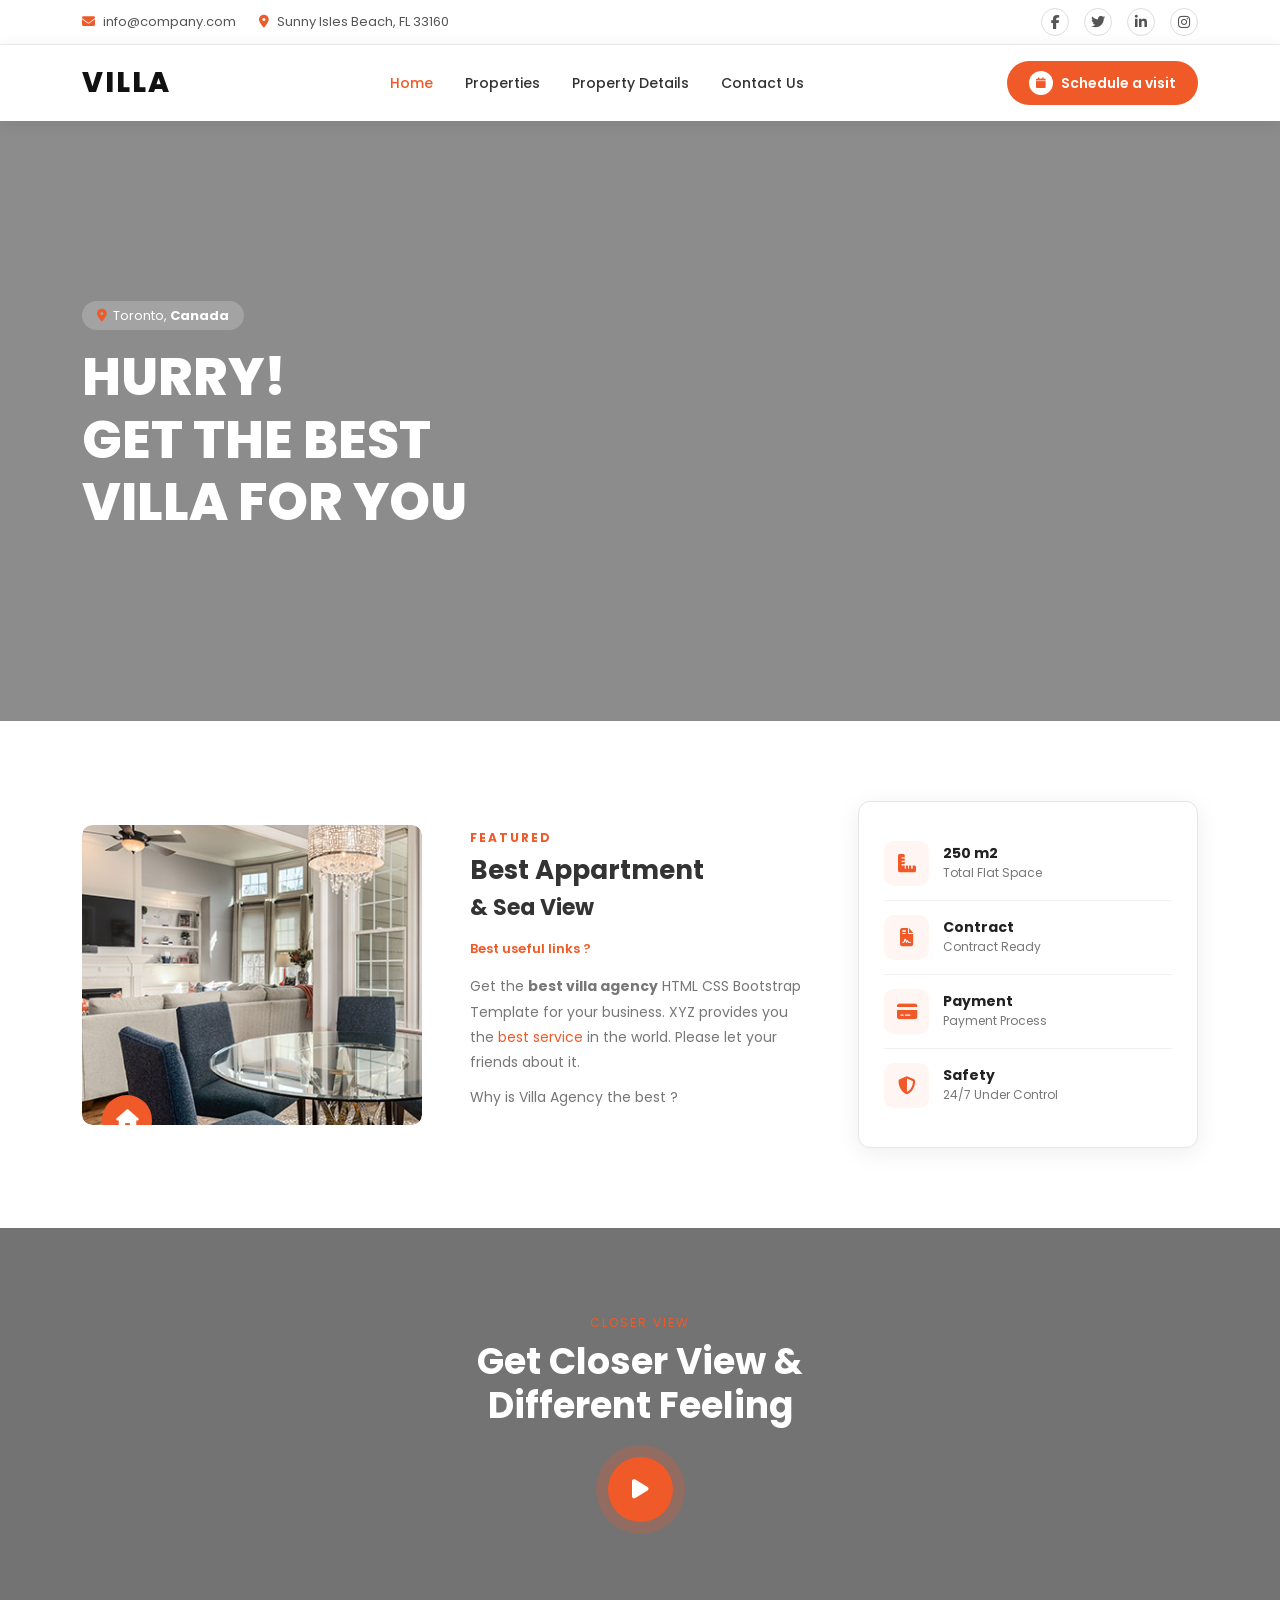
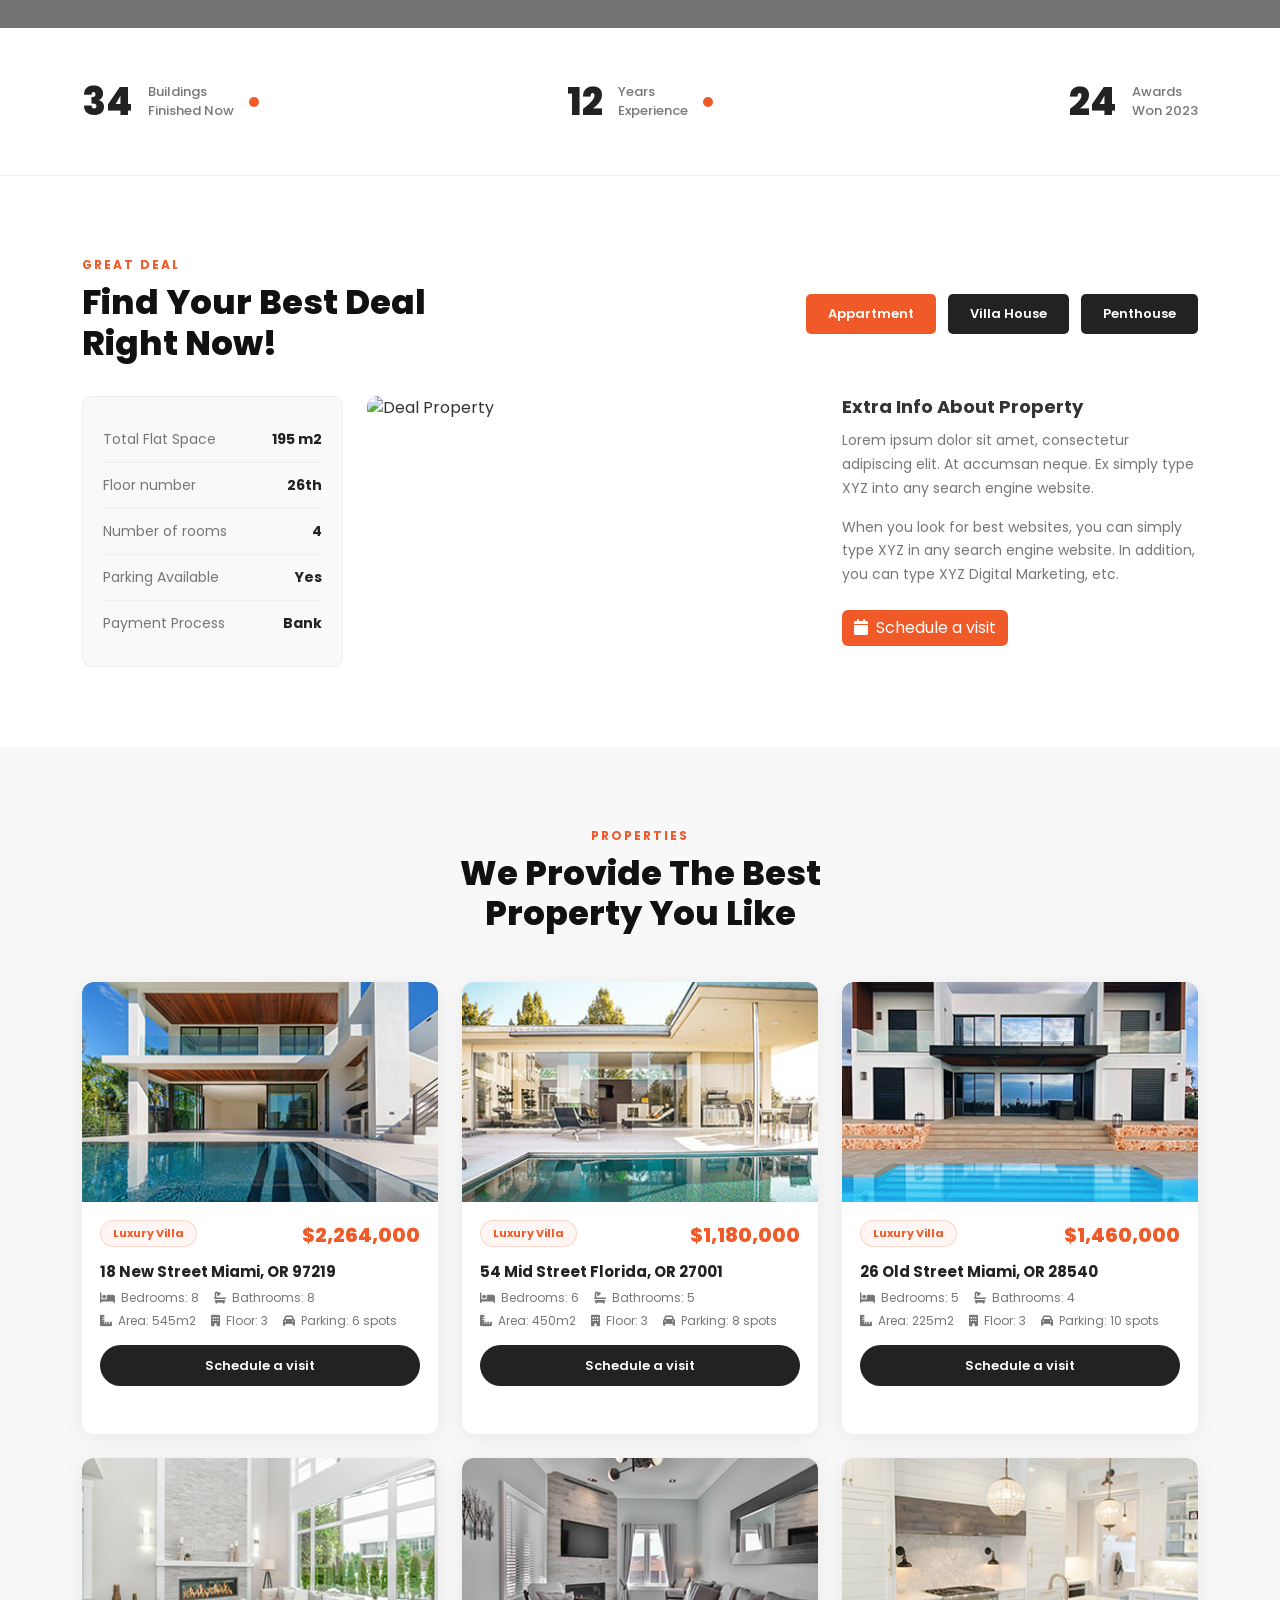
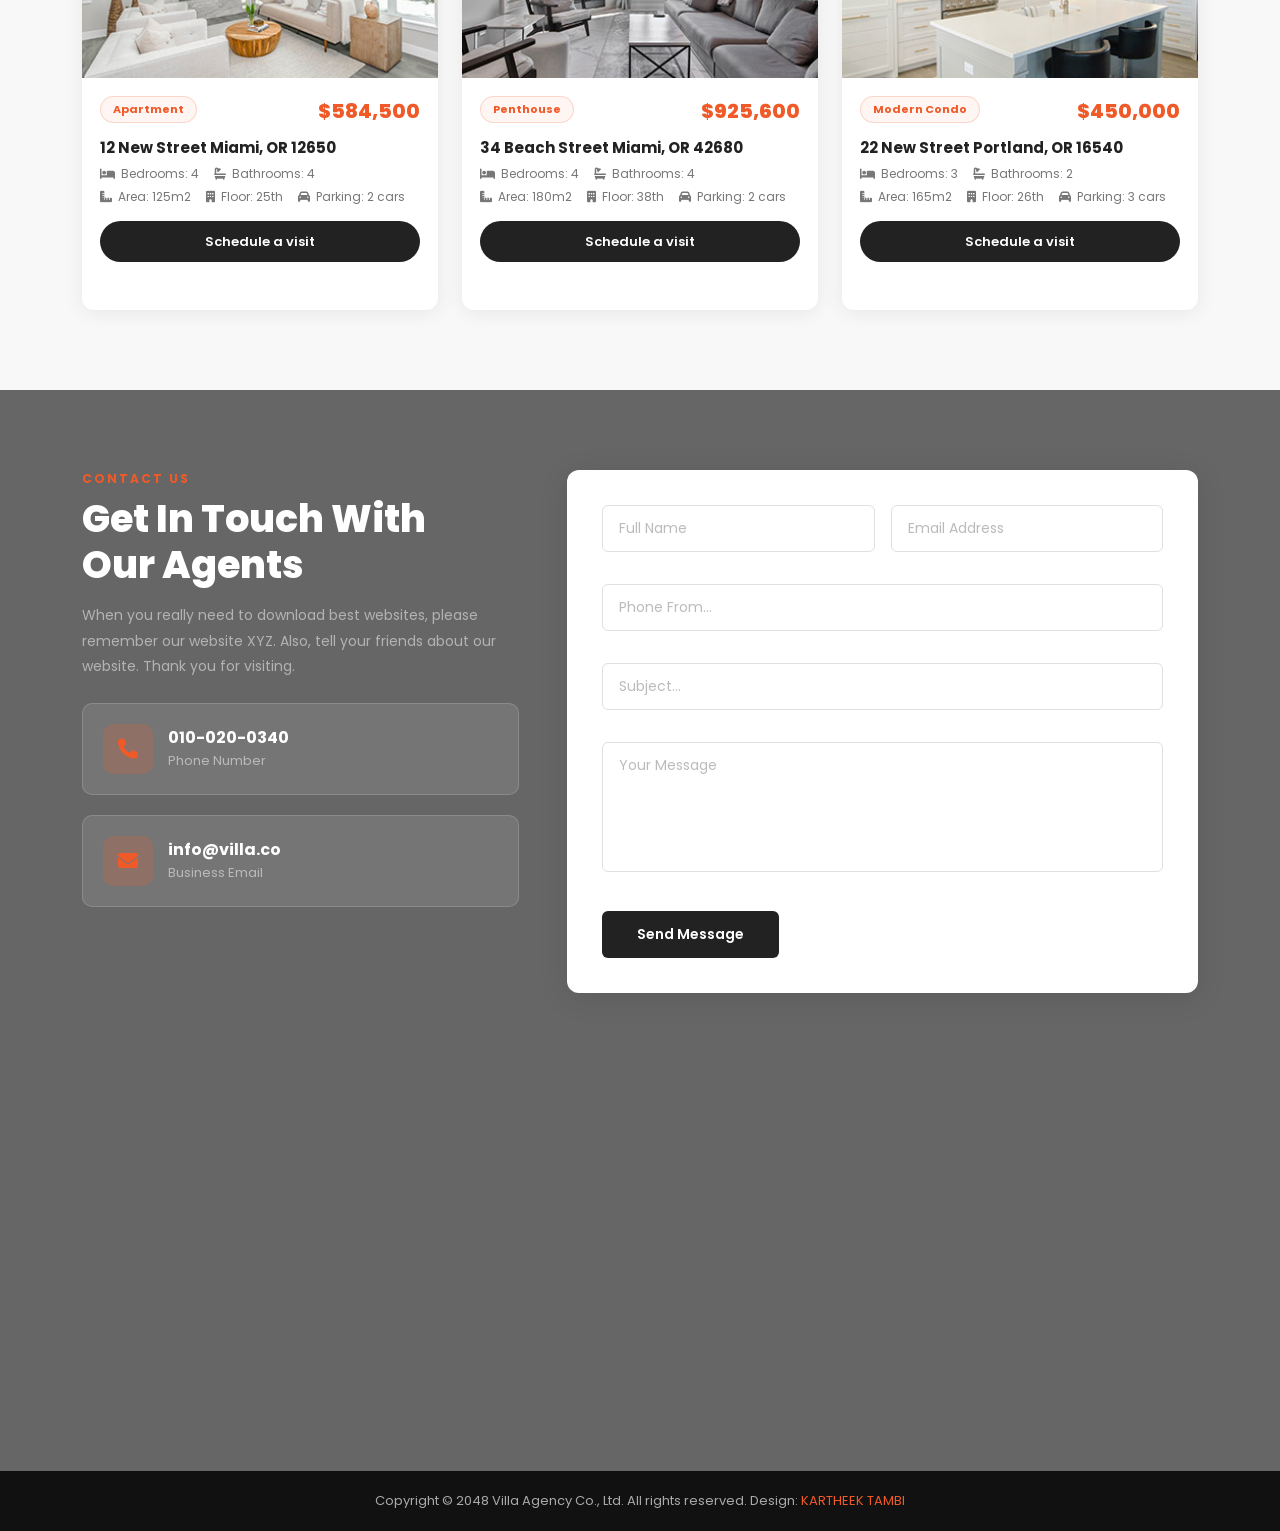
==== index.html @ 5c5de724 "ny villas website" ====
<!DOCTYPE html>
<html lang="en">
<head>
  <meta charset="UTF-8" />
  <meta name="viewport" content="width=device-width, initial-scale=1.0" />
  <title>VILLA Agency – Home</title>
  <link rel="stylesheet" href="https://cdn.jsdelivr.net/npm/bootstrap@5.3.2/dist/css/bootstrap.min.css" />
  <link rel="stylesheet" href="https://cdnjs.cloudflare.com/ajax/libs/font-awesome/6.5.0/css/all.min.css" />
  <link rel="stylesheet" href="style.css" />
</head>
<body>

  <!-- ===== TOP BAR ===== -->
  <div class="top-bar">
    <div class="container">
      <div class="d-flex justify-content-between align-items-center flex-wrap">
        <div class="contact-info">
          <span><i class="fa fa-envelope"></i> info@company.com</span>
          <span><i class="fa fa-map-marker-alt"></i> Sunny Isles Beach, FL 33160</span>
        </div>
        <div class="social-icons">
          <a href="#"><i class="fab fa-facebook-f"></i></a>
          <a href="#"><i class="fab fa-twitter"></i></a>
          <a href="#"><i class="fab fa-linkedin-in"></i></a>
          <a href="#"><i class="fab fa-instagram"></i></a>
        </div>
      </div>
    </div>
  </div>

  <!-- ===== NAVBAR ===== -->
  <nav class="navbar navbar-expand-lg main-navbar">
    <div class="container">
      <a class="navbar-brand" href="index.html">VILLA</a>
      <button class="navbar-toggler" type="button" data-bs-toggle="collapse" data-bs-target="#mainNav">
        <span class="navbar-toggler-icon"></span>
      </button>
      <div class="collapse navbar-collapse" id="mainNav">
        <ul class="navbar-nav mx-auto">
          <li class="nav-item"><a class="nav-link active" href="index.html">Home</a></li>
          <li class="nav-item"><a class="nav-link" href="properties.html">Properties</a></li>
          <li class="nav-item"><a class="nav-link" href="property details.html">Property Details</a></li>
          <li class="nav-item"><a class="nav-link" href="contact.html">Contact Us</a></li>
        </ul>
        <a href="contact.html" class="btn-schedule">
          <span class="icon-circle"><i class="fa fa-calendar"></i></span>
          Schedule a visit
        </a>
      </div>
    </div>
  </nav>

  <!-- ===== HERO SECTION ===== -->
  <section class="hero-section">
    <div class="container">
      <div class="hero-content">
        <div class="hero-location mb-3">
          <i class="fa fa-map-marker-alt"></i>
          <span>Toronto, <strong>Canada</strong></span>
        </div>
        <h1>
          HURRY!<br />
          GET THE BEST<br />
          VILLA FOR YOU
        </h1>
      </div>
    </div>
  </section>

  <!-- ===== FEATURED APARTMENT SECTION ===== -->
  <section class="featured-section">
    <div class="container">
      <div class="row align-items-center g-5">
        <!-- Left: Image -->
        <div class="col-lg-4 col-md-5">
          <div class="featured-img">
            <img src="Aseets/featured.jpg" alt="Featured Apartment"/>
            <div class="featured-badge">
              <i class="fa fa-home"></i>
            </div>
          </div>
        </div>

        <!-- Center: Content -->
        <div class="col-lg-4 col-md-7">
          <div class="featured-content">
            <span class="section-label">FEATURED</span>
            <h2>Best Appartment</h2>
            <div class="subtitle">& Sea View</div>
            <a href="#" class="read-more d-block mb-3">Best useful links ?</a>
            <p>
              Get the <strong>best villa agency</strong> HTML CSS Bootstrap Template for your business. XYZ provides you the <a href="#" class="text-orange">best service</a> in the world. Please let your friends about it.
            </p>
            <p>Why is Villa Agency the best ?</p>
          </div>
        </div>

        <!-- Right: Meta Card -->
        <div class="col-lg-4">
          <div class="featured-meta-card">
            <div class="meta-item">
              <div class="meta-icon"><i class="fa fa-ruler-combined"></i></div>
              <div class="meta-text">
                <h6>250 m2</h6>
                <p>Total Flat Space</p>
              </div>
            </div>
            <div class="meta-item">
              <div class="meta-icon"><i class="fa fa-file-contract"></i></div>
              <div class="meta-text">
                <h6>Contract</h6>
                <p>Contract Ready</p>
              </div>
            </div>
            <div class="meta-item">
              <div class="meta-icon"><i class="fa fa-credit-card"></i></div>
              <div class="meta-text">
                <h6>Payment</h6>
                <p>Payment Process</p>
              </div>
            </div>
            <div class="meta-item">
              <div class="meta-icon"><i class="fa fa-shield-alt"></i></div>
              <div class="meta-text">
                <h6>Safety</h6>
                <p>24/7 Under Control</p>
              </div>
            </div>
          </div>
        </div>
      </div>
    </div>
  </section>

  <!-- ===== CLOSER VIEW SECTION ===== -->
  <section class="closer-view-section">
    <div class="closer-view-content">
      <p class="label-text">CLOSER VIEW</p>
      <h2>Get Closer View &<br />Different Feeling</h2>
      <div class="play-btn">
        <i class="fa fa-play"></i>
      </div>
    </div>
  </section>

  <!-- ===== STATS SECTION ===== -->
  <section class="stats-section">
    <div class="container">
      <div class="row text-center text-md-start">
        <div class="col-md-4">
          <div class="stat-item justify-content-center justify-content-md-start">
            <div class="stat-number">34</div>
            <div>
              <div class="stat-label">Buildings<br />Finished Now</div>
            </div>
            <div class="stat-dot d-none d-md-block"></div>
          </div>
        </div>
        <div class="col-md-4">
          <div class="stat-item justify-content-center">
            <div class="stat-number">12</div>
            <div>
              <div class="stat-label">Years<br />Experience</div>
            </div>
            <div class="stat-dot d-none d-md-block"></div>
          </div>
        </div>
        <div class="col-md-4">
          <div class="stat-item justify-content-center justify-content-md-end">
            <div class="stat-number">24</div>
            <div>
              <div class="stat-label">Awards<br />Won 2023</div>
            </div>
          </div>
        </div>
      </div>
    </div>
  </section>

  <!-- ===== BEST DEAL SECTION ===== -->
  <section class="best-deal-section">
    <div class="container">
      <div class="row align-items-center mb-4">
        <div class="col-lg-6">
          <span class="section-tag">GREAT DEAL</span>
          <h2 class="section-title">Find Your Best Deal<br />Right Now!</h2>
        </div>
        <div class="col-lg-6 text-lg-end mt-3 mt-lg-0">
          <div class="deal-filter-btns">
            <button class="btn btn-orange">Appartment</button>
            <button class="btn btn-dark-custom">Villa House</button>
            <button class="btn btn-dark-custom">Penthouse</button>
          </div>
        </div>
      </div>

      <div class="row g-4">
        <!-- Specs -->
        <div class="col-lg-3">
          <div class="deal-specs-card">
            <div class="spec-row">
              <span class="spec-label">Total Flat Space</span>
              <span class="spec-value">195 m2</span>
            </div>
            <div class="spec-row">
              <span class="spec-label">Floor number</span>
              <span class="spec-value">26th</span>
            </div>
            <div class="spec-row">
              <span class="spec-label">Number of rooms</span>
              <span class="spec-value">4</span>
            </div>
            <div class="spec-row">
              <span class="spec-label">Parking Available</span>
              <span class="spec-value">Yes</span>
            </div>
            <div class="spec-row">
              <span class="spec-label">Payment Process</span>
              <span class="spec-value">Bank</span>
            </div>
          </div>
        </div>

        <!-- Image -->
        <div class="col-lg-5">
          <div class="deal-image">
            <img src="https://images.unsplash.com/photo-1555041469-a586c61ea9bc?w=700" alt="Deal Property" />
          </div>
        </div>

        <!-- Info -->
        <div class="col-lg-4">
          <div class="deal-info-text">
            <h5>Extra Info About Property</h5>
            <p>
              Lorem ipsum dolor sit amet, consectetur adipiscing elit. At accumsan neque. Ex simply type XYZ into any search engine website.
            </p>
            <p>
              When you look for best websites, you can simply type XYZ in any search engine website. In addition, you can type XYZ Digital Marketing, etc.
            </p>
            <a href="contact.html" class="btn btn-orange mt-2">
              <i class="fa fa-calendar me-2"></i>Schedule a visit
            </a>
          </div>
        </div>
      </div>
    </div>
  </section>

  <!-- ===== PROPERTIES SECTION ===== -->
  <section class="properties-section">
    <div class="container">
      <div class="text-center mb-5">
        <span class="section-tag">PROPERTIES</span>
        <h2 class="section-title">We Provide The Best<br />Property You Like</h2>
      </div>

      <div class="row g-4">
        <!-- Card 1 -->
        <div class="col-lg-4 col-md-6">
          <div class="property-card">
            <div class="card-img">
              <img src="Aseets/property-01.jpg" alt="Property" />
            </div>
            <div class="card-body-custom clearfix">
              <span class="property-tag">Luxury Villa</span>
              <span class="property-price">$2,264,000</span>
              <h5 class="property-address">18 New Street Miami, OR 97219</h5>
              <div class="property-specs">
                <span><i class="fa fa-bed"></i> Bedrooms: 8</span>
                <span><i class="fa fa-bath"></i> Bathrooms: 8</span>
              </div>
              <div class="property-specs">
                <span><i class="fa fa-ruler-combined"></i> Area: 545m2</span>
                <span><i class="fa fa-building"></i> Floor: 3</span>
                <span><i class="fa fa-car"></i> Parking: 6 spots</span>
              </div>
              <a href="property details.html" class="btn-visit">Schedule a visit</a>
            </div>
          </div>
        </div>

        <!-- Card 2 -->
        <div class="col-lg-4 col-md-6">
          <div class="property-card">
            <div class="card-img">
              <img src="Aseets/property-02.jpg" alt="Property" />
            </div>
            <div class="card-body-custom clearfix">
              <span class="property-tag">Luxury Villa</span>
              <span class="property-price">$1,180,000</span>
              <h5 class="property-address">54 Mid Street Florida, OR 27001</h5>
              <div class="property-specs">
                <span><i class="fa fa-bed"></i> Bedrooms: 6</span>
                <span><i class="fa fa-bath"></i> Bathrooms: 5</span>
              </div>
              <div class="property-specs">
                <span><i class="fa fa-ruler-combined"></i> Area: 450m2</span>
                <span><i class="fa fa-building"></i> Floor: 3</span>
                <span><i class="fa fa-car"></i> Parking: 8 spots</span>
              </div>
              <a href="property details.html" class="btn-visit">Schedule a visit</a>
            </div>
          </div>
        </div>

        <!-- Card 3 -->
        <div class="col-lg-4 col-md-6">
          <div class="property-card">
            <div class="card-img">
              <img src="Aseets/property-03.jpg" alt="Property"/>
            </div>
            <div class="card-body-custom clearfix">
              <span class="property-tag">Luxury Villa</span>
              <span class="property-price">$1,460,000</span>
              <h5 class="property-address">26 Old Street Miami, OR 28540</h5>
              <div class="property-specs">
                <span><i class="fa fa-bed"></i> Bedrooms: 5</span>
                <span><i class="fa fa-bath"></i> Bathrooms: 4</span>
              </div>
              <div class="property-specs">
                <span><i class="fa fa-ruler-combined"></i> Area: 225m2</span>
                <span><i class="fa fa-building"></i> Floor: 3</span>
                <span><i class="fa fa-car"></i> Parking: 10 spots</span>
              </div>
              <a href="property details.html" class="btn-visit">Schedule a visit</a>
            </div>
          </div>
        </div>

        <!-- Card 4 -->
        <div class="col-lg-4 col-md-6">
          <div class="property-card">
            <div class="card-img">
              <img src="Aseets/property-04.jpg" alt="Property" />
            </div>
            <div class="card-body-custom clearfix">
              <span class="property-tag">Apartment</span>
              <span class="property-price">$584,500</span>
              <h5 class="property-address">12 New Street Miami, OR 12650</h5>
              <div class="property-specs">
                <span><i class="fa fa-bed"></i> Bedrooms: 4</span>
                <span><i class="fa fa-bath"></i> Bathrooms: 4</span>
              </div>
              <div class="property-specs">
                <span><i class="fa fa-ruler-combined"></i> Area: 125m2</span>
                <span><i class="fa fa-building"></i> Floor: 25th</span>
                <span><i class="fa fa-car"></i> Parking: 2 cars</span>
              </div>
              <a href="property details.html" class="btn-visit">Schedule a visit</a>
            </div>
          </div>
        </div>

        <!-- Card 5 -->
        <div class="col-lg-4 col-md-6">
          <div class="property-card">
            <div class="card-img">
              <img src="Aseets/property-05.jpg" alt="Property" />
            </div>
            <div class="card-body-custom clearfix">
              <span class="property-tag">Penthouse</span>
              <span class="property-price">$925,600</span>
              <h5 class="property-address">34 Beach Street Miami, OR 42680</h5>
              <div class="property-specs">
                <span><i class="fa fa-bed"></i> Bedrooms: 4</span>
                <span><i class="fa fa-bath"></i> Bathrooms: 4</span>
              </div>
              <div class="property-specs">
                <span><i class="fa fa-ruler-combined"></i> Area: 180m2</span>
                <span><i class="fa fa-building"></i> Floor: 38th</span>
                <span><i class="fa fa-car"></i> Parking: 2 cars</span>
              </div>
              <a href="property details.html" class="btn-visit">Schedule a visit</a>
            </div>
          </div>
        </div>

        <!-- Card 6 -->
        <div class="col-lg-4 col-md-6">
          <div class="property-card">
            <div class="card-img">
              <img src="Aseets/property-06.jpg" alt="Property" />
            </div>
            <div class="card-body-custom clearfix">
              <span class="property-tag">Modern Condo</span>
              <span class="property-price">$450,000</span>
              <h5 class="property-address">22 New Street Portland, OR 16540</h5>
              <div class="property-specs">
                <span><i class="fa fa-bed"></i> Bedrooms: 3</span>
                <span><i class="fa fa-bath"></i> Bathrooms: 2</span>
              </div>
              <div class="property-specs">
                <span><i class="fa fa-ruler-combined"></i> Area: 165m2</span>
                <span><i class="fa fa-building"></i> Floor: 26th</span>
                <span><i class="fa fa-car"></i> Parking: 3 cars</span>
              </div>
              <a href="property details.html" class="btn-visit">Schedule a visit</a>
            </div>
          </div>
        </div>
      </div>
    </div>
  </section>

  <!-- ===== CONTACT SECTION ===== -->
  <section class="contact-section">
    <div class="container">
      <div class="row g-5">
        <!-- Left -->
        <div class="col-lg-5">
          <span class="section-tag">CONTACT US</span>
          <h2 class="contact-title">Get In Touch With<br />Our Agents</h2>
          <p class="text-white-50 mt-3" style="font-size:14px; line-height:1.8;">
            When you really need to download best websites, please remember our website XYZ. Also, tell your friends about our website. Thank you for visiting.
          </p>
          <div class="mt-4">
            <div class="contact-info-block" style="background: rgba(255,255,255,0.1); border-color: rgba(255,255,255,0.15);">
              <div class="contact-info-icon" style="background: rgba(240,90,40,0.2);">
                <i class="fa fa-phone text-orange"></i>
              </div>
              <div class="contact-info-text">
                <h6 class="text-white mb-1">010-020-0340</h6>
                <p class="text-white-50">Phone Number</p>
              </div>
            </div>
            <div class="contact-info-block" style="background: rgba(255,255,255,0.1); border-color: rgba(255,255,255,0.15);">
              <div class="contact-info-icon" style="background: rgba(240,90,40,0.2);">
                <i class="fa fa-envelope text-orange"></i>
              </div>
              <div class="contact-info-text">
                <h6 class="text-white mb-1">info@villa.co</h6>
                <p class="text-white-50">Business Email</p>
              </div>
            </div>
          </div>
        </div>

        <!-- Right: Form -->
        <div class="col-lg-7">
          <div class="contact-form-card">
            <div class="row g-3">
              <div class="col-md-6">
                <input type="text" class="form-control-custom" placeholder="Full Name" />
              </div>
              <div class="col-md-6">
                <input type="email" class="form-control-custom" placeholder="Email Address" />
              </div>
              <div class="col-12">
                <input type="text" class="form-control-custom" placeholder="Phone From..." />
              </div>
              <div class="col-12">
                <input type="text" class="form-control-custom" placeholder="Subject..." />
              </div>
              <div class="col-12">
                <textarea class="form-control-custom" placeholder="Your Message"></textarea>
              </div>
              <div class="col-12">
                <button class="btn-send">Send Message</button>
              </div>
            </div>
          </div>
        </div>
      </div>

      <!-- Map -->
      <div class="map-container mt-5">
        <iframe
          src="https://www.google.com/maps/embed?pb=!1m18!1m12!1m3!1d28711.62043988685!2d-80.14004!3d25.9433!2m3!1f0!2f0!3f0!3m2!1i1024!2i768!4f13.1!3m3!1m2!1s0x88d9b0a20ec8c111%3A0xff96f271ddad4f65!2sSunny%20Isles%20Beach%2C%20FL%2033160!5e0!3m2!1sen!2sus!4v1234567890"
          allowfullscreen="" loading="lazy">
        </iframe>
      </div>
    </div>
  </section>

  <!-- ===== FOOTER ===== -->
  <footer class="main-footer">
    <div class="container">
      <p class="mb-0">Copyright &copy; 2048 Villa Agency Co., Ltd. All rights reserved. Design: <span>KARTHEEK TAMBI</span></p>
    </div>
  </footer>
  <script src="https://cdn.jsdelivr.net/npm/bootstrap@5.3.2/dist/js/bootstrap.bundle.min.js"></script>
</body>
</html>
---- style.css ----
/* =============================================
   VILLA AGENCY - Main Stylesheet
   ============================================= */

@import url('https://fonts.googleapis.com/css2?family=Poppins:wght@300;400;500;600;700;800&display=swap');

:root {
  --orange: #f05a28;
  --dark: #1a1a2e;
  --black: #111111;
  --white: #ffffff;
  --gray-light: #f8f9fa;
  --gray-text: #777777;
  --border: #e5e5e5;
}

* {
  margin: 0;
  padding: 0;
  box-sizing: border-box;
}

body {
  font-family: 'Poppins', sans-serif;
  color: #333;
  overflow-x: hidden;
}

a {
  text-decoration: none;
  transition: all 0.3s ease;
}

/* =============================================
   TOP BAR
   ============================================= */
.top-bar {
  background: #fff;
  border-bottom: 1px solid #eee;
  padding: 8px 0;
  font-size: 13px;
  color: #666;
}

.top-bar .contact-info span {
  margin-right: 20px;
  color: #555;
}

.top-bar .contact-info i {
  color: var(--orange);
  margin-right: 5px;
}

.top-bar .social-icons a {
  color: #555;
  margin-left: 12px;
  font-size: 14px;
  width: 28px;
  height: 28px;
  border: 1px solid #ddd;
  border-radius: 50%;
  display: inline-flex;
  align-items: center;
  justify-content: center;
  transition: all 0.3s;
}

.top-bar .social-icons a:hover {
  background: var(--orange);
  color: #fff;
  border-color: var(--orange);
}

/* =============================================
   NAVBAR
   ============================================= */
.main-navbar {
  background: #fff;
  box-shadow: 0 2px 15px rgba(0,0,0,0.08);
  padding: 12px 0;
  position: sticky;
  top: 0;
  z-index: 1000;
}

.navbar-brand {
  font-size: 28px;
  font-weight: 800;
  color: var(--black) !important;
  letter-spacing: 2px;
}

.main-navbar .nav-link {
  font-size: 14px;
  font-weight: 500;
  color: #333 !important;
  padding: 8px 16px !important;
  transition: all 0.3s;
}

.main-navbar .nav-link:hover,
.main-navbar .nav-link.active {
  color: var(--orange) !important;
}

.btn-schedule {
  background: var(--orange);
  color: #fff !important;
  border: none;
  border-radius: 30px;
  padding: 10px 22px !important;
  font-size: 14px;
  font-weight: 600;
  display: inline-flex;
  align-items: center;
  gap: 8px;
  transition: all 0.3s;
}

.btn-schedule:hover {
  background: #d44d20;
  color: #fff !important;
  transform: translateY(-1px);
  box-shadow: 0 5px 15px rgba(240,90,40,0.3);
}

.btn-schedule .icon-circle {
  width: 24px;
  height: 24px;
  background: #fff;
  border-radius: 50%;
  display: inline-flex;
  align-items: center;
  justify-content: center;
}

.btn-schedule .icon-circle i {
  color: var(--orange);
  font-size: 11px;
}

/* =============================================
   PAGE BANNER
   ============================================= */
.page-banner {
  background: linear-gradient(rgba(0,0,0,0.7), rgba(0,0,0,0.7)), url('Aseets/banner-02.jpg') center/cover no-repeat;
  padding: 80px 0;
  text-align: center;
  color: #fff;
}

.page-banner .breadcrumb-box {
  display: inline-block;
  background: #fff;
  color: #333;
  padding: 6px 20px;
  font-size: 13px;
  font-weight: 600;
  text-transform: uppercase;
  letter-spacing: 1px;
  margin-bottom: 20px;
}

.page-banner h1 {
  font-size: 50px;
  font-weight: 800;
  color: #fff;
  text-transform: uppercase;
  letter-spacing: 4px;
}

/* =============================================
   HERO SECTION
   ============================================= */
.hero-section {
  position: relative;
  min-height: 600px;
  background: url('https://images.unsplash.com/photo-1613490493576-7fde63acd811?w=1400') center/cover no-repeat;
  display: flex;
  align-items: center;
}

.hero-section::before {
  content: '';
  position: absolute;
  inset: 0;
  background: rgba(0,0,0,0.45);
}

.hero-content {
  position: relative;
  z-index: 1;
  color: #fff;
  padding: 120px 0;
}

.hero-location {
  display: inline-flex;
  align-items: center;
  background: rgba(255,255,255,0.2);
  color: #fff;
  padding: 5px 15px;
  border-radius: 20px;
  font-size: 13px;
  margin-bottom: 15px;
  backdrop-filter: blur(5px);
}

.hero-location i {
  margin-right: 6px;
  color: var(--orange);
}

.hero-content h1 {
  font-size: 52px;
  font-weight: 800;
  line-height: 1.2;
  color: #fff;
  text-transform: uppercase;
}

.hero-content h1 span {
  color: var(--orange);
}


/* =============================================
   SECTION LABEL
   ============================================= */
.section-label {
  color: var(--orange);
  font-size: 12px;
  font-weight: 700;
  text-transform: uppercase;
  letter-spacing: 2px;
  display: block;
  margin-bottom: 8px;
}

/* =============================================
   FEATURED SECTION
   ============================================= */
.featured-section {
  padding: 80px 0;
  background: #fff;
}

.featured-img {
  border-radius: 10px;
  overflow: hidden;
  position: relative;
}

.featured-img img {
  width: 100%;
  height: 300px;
  object-fit: cover;
  border-radius: 10px;
}

.featured-badge {
  position: absolute;
  bottom: -20px;
  left: 20px;
  background: var(--orange);
  color: #fff;
  width: 50px;
  height: 50px;
  border-radius: 50%;
  display: flex;
  align-items: center;
  justify-content: center;
  font-size: 20px;
}

.featured-content h2 {
  font-size: 26px;
  font-weight: 700;
  margin-bottom: 5px;
}

.featured-content .subtitle {
  font-size: 22px;
  font-weight: 700;
  color: #333;
  margin-bottom: 15px;
}

.featured-content p {
  color: var(--gray-text);
  font-size: 14px;
  line-height: 1.8;
  margin-bottom: 10px;
}

.featured-content a.read-more {
  color: var(--orange);
  font-size: 13px;
  font-weight: 600;
}

.featured-meta-card {
  background: #fff;
  border: 1px solid var(--border);
  border-radius: 12px;
  padding: 25px;
  box-shadow: 0 5px 25px rgba(0,0,0,0.07);
}

.meta-item {
  display: flex;
  align-items: center;
  padding: 14px 0;
  border-bottom: 1px solid #f0f0f0;
}

.meta-item:last-child {
  border-bottom: none;
}

.meta-icon {
  width: 45px;
  height: 45px;
  background: #fff5f2;
  border-radius: 10px;
  display: flex;
  align-items: center;
  justify-content: center;
  margin-right: 14px;
  flex-shrink: 0;
}

.meta-icon i {
  color: var(--orange);
  font-size: 18px;
}

.meta-text h6 {
  font-size: 14px;
  font-weight: 700;
  margin-bottom: 2px;
  color: #222;
}

.meta-text p {
  font-size: 12px;
  color: var(--gray-text);
  margin: 0;
}

/* =============================================
   VIDEO/CLOSER VIEW SECTION
   ============================================= */
.closer-view-section {
  position: relative;
  min-height: 400px;
  background: url('https://images.unsplash.com/photo-1571939228382-b2f2b585ce15?w=1400') center/cover no-repeat;
  display: flex;
  align-items: center;
  justify-content: center;
  text-align: center;
}

.closer-view-section::before {
  content: '';
  position: absolute;
  inset: 0;
  background: rgba(0,0,0,0.55);
}

.closer-view-content {
  position: relative;
  z-index: 1;
  color: #fff;
}

.closer-view-content p.label-text {
  color: var(--orange);
  font-size: 12px;
  text-transform: uppercase;
  letter-spacing: 2px;
  margin-bottom: 8px;
}

.closer-view-content h2 {
  font-size: 36px;
  font-weight: 700;
  color: #fff;
  margin-bottom: 30px;
}

.play-btn {
  width: 65px;
  height: 65px;
  background: var(--orange);
  border-radius: 50%;
  display: inline-flex;
  align-items: center;
  justify-content: center;
  color: #fff;
  font-size: 22px;
  margin-bottom: 20px;
  cursor: pointer;
  transition: all 0.3s;
  box-shadow: 0 0 0 12px rgba(240,90,40,0.25);
}

.play-btn:hover {
  transform: scale(1.1);
  box-shadow: 0 0 0 18px rgba(240,90,40,0.15);
}

/* =============================================
   STATS SECTION
   ============================================= */
.stats-section {
  background: #fff;
  padding: 30px 0;
  border-bottom: 1px solid #eee;
}

.stat-item {
  display: flex;
  align-items: center;
  gap: 15px;
  padding: 15px 0;
}

.stat-number {
  font-size: 38px;
  font-weight: 800;
  color: #222;
}

.stat-label {
  font-size: 13px;
  color: var(--gray-text);
  font-weight: 500;
  line-height: 1.4;
}

.stat-dot {
  width: 10px;
  height: 10px;
  background: var(--orange);
  border-radius: 50%;
  flex-shrink: 0;
}

/* =============================================
   BEST DEAL SECTION
   ============================================= */
.best-deal-section {
  padding: 80px 0;
  background: #fff;
}

.section-tag {
  color: var(--orange);
  font-size: 12px;
  font-weight: 700;
  text-transform: uppercase;
  letter-spacing: 2px;
  display: block;
  margin-bottom: 8px;
}

.section-title {
  font-size: 34px;
  font-weight: 800;
  color: #111;
  line-height: 1.2;
}

.deal-filter-btns .btn {
  padding: 10px 22px;
  font-size: 13px;
  font-weight: 600;
  border-radius: 5px;
  margin-left: 8px;
}

.btn-orange {
  background: var(--orange);
  color: #fff;
  border: none;
}

.btn-orange:hover {
  background: #d44d20;
  color: #fff;
}

.btn-dark-custom {
  background: #222;
  color: #fff;
  border: none;
}

.btn-dark-custom:hover {
  background: var(--orange);
  color: #fff;
}

.deal-specs-card {
  background: #f9f9f9;
  border-radius: 10px;
  padding: 20px;
  border: 1px solid #eee;
}

.spec-row {
  display: flex;
  justify-content: space-between;
  align-items: center;
  padding: 12px 0;
  border-bottom: 1px solid #eee;
  font-size: 14px;
}

.spec-row:last-child {
  border-bottom: none;
}

.spec-label {
  color: var(--gray-text);
}

.spec-value {
  font-weight: 700;
  color: #222;
}

.deal-image img {
  width: 100%;
  height: 280px;
  object-fit: cover;
  border-radius: 10px;
}

.deal-info-text h5 {
  font-size: 18px;
  font-weight: 700;
  margin-bottom: 12px;
}

.deal-info-text p {
  font-size: 14px;
  color: var(--gray-text);
  line-height: 1.7;
  margin-bottom: 15px;
}

/* =============================================
   PROPERTIES GRID SECTION
   ============================================= */
.properties-section {
  padding: 80px 0;
  background: #f8f8f8;
}

.property-card {
  background: #fff;
  border-radius: 12px;
  overflow: hidden;
  box-shadow: 0 3px 20px rgba(0,0,0,0.07);
  transition: all 0.3s;
  margin-bottom: 30px;
  height: 100%;
}

.property-card:hover {
  transform: translateY(-5px);
  box-shadow: 0 10px 35px rgba(0,0,0,0.12);
}

.property-card .card-img {
  position: relative;
  overflow: hidden;
}

.property-card .card-img img {
  width: 100%;
  height: 220px;
  object-fit: cover;
  transition: transform 0.4s;
}

.property-card:hover .card-img img {
  transform: scale(1.05);
}

.card-body-custom {
  padding: 18px;
}

.property-tag {
  display: inline-block;
  background: #fff5f2;
  color: var(--orange);
  font-size: 11px;
  font-weight: 700;
  padding: 4px 12px;
  border-radius: 20px;
  margin-bottom: 8px;
  border: 1px solid rgba(240,90,40,0.2);
}

.property-price {
  font-size: 20px;
  font-weight: 800;
  color: var(--orange);
  float: right;
}

.property-address {
  font-size: 15px;
  font-weight: 700;
  color: #222;
  margin: 8px 0;
  clear: both;
}

.property-specs {
  font-size: 12px;
  color: var(--gray-text);
  margin-bottom: 5px;
}

.property-specs span {
  margin-right: 12px;
}

.property-specs i {
  margin-right: 3px;
}

.btn-visit {
  display: block;
  width: 100%;
  background: #222;
  color: #fff;
  text-align: center;
  padding: 11px;
  border-radius: 30px;
  font-size: 13px;
  font-weight: 600;
  margin-top: 15px;
  transition: all 0.3s;
  border: none;
}

.btn-visit:hover {
  background: var(--orange);
  color: #fff;
}

/* =============================================
   FILTER BUTTONS
   ============================================= */
.filter-btns {
  margin-bottom: 40px;
}

.filter-btns .btn {
  padding: 10px 25px;
  font-size: 14px;
  font-weight: 600;
  border-radius: 5px;
  margin: 5px;
  transition: all 0.3s;
}

.filter-btns .btn-active {
  background: var(--orange);
  color: #fff;
  border: 2px solid var(--orange);
}

.filter-btns .btn-inactive {
  background: #222;
  color: #fff;
  border: 2px solid #222;
}

.filter-btns .btn:hover {
  background: var(--orange);
  color: #fff;
  border-color: var(--orange);
}

/* =============================================
   PAGINATION
   ============================================= */
.pagination-custom {
  margin-top: 40px;
}

.pagination-custom .page-item .page-link {
  width: 40px;
  height: 40px;
  display: flex;
  align-items: center;
  justify-content: center;
  border-radius: 50% !important;
  margin: 0 4px;
  font-weight: 600;
  color: #333;
  border: 2px solid #eee;
  font-size: 14px;
  transition: all 0.3s;
}

.pagination-custom .page-item.active .page-link {
  background: var(--orange);
  border-color: var(--orange);
  color: #fff;
}

.pagination-custom .page-item .page-link:hover {
  background: var(--orange);
  border-color: var(--orange);
  color: #fff;
}

/* =============================================
   CONTACT SECTION (HOME)
   ============================================= */
.contact-section {
  padding: 80px 0;
  background: url('https://images.unsplash.com/photo-1560185007-c5ca9d2c014d?w=1400') center/cover no-repeat;
  position: relative;
}

.contact-section::before {
  content: '';
  position: absolute;
  inset: 0;
  background: rgba(0,0,0,0.6);
}

.contact-section .container {
  position: relative;
  z-index: 1;
}

.contact-title {
  font-size: 38px;
  font-weight: 800;
  color: #fff;
  margin-bottom: 10px;
}

.map-container {
  height: 350px;
  border-radius: 10px;
  overflow: hidden;
}

.map-container iframe {
  width: 100%;
  height: 100%;
  border: none;
}

/* =============================================
   CONTACT FORM
   ============================================= */
.contact-form-card {
  background: #fff;
  border-radius: 12px;
  padding: 35px;
  box-shadow: 0 5px 30px rgba(0,0,0,0.1);
}

.form-control-custom {
  border: 1px solid #e0e0e0;
  border-radius: 6px;
  padding: 12px 16px;
  font-size: 14px;
  color: #333;
  width: 100%;
  margin-bottom: 16px;
  outline: none;
  font-family: 'Poppins', sans-serif;
  transition: border 0.3s;
}

.form-control-custom:focus {
  border-color: var(--orange);
  box-shadow: 0 0 0 3px rgba(240,90,40,0.1);
}

.form-control-custom::placeholder {
  color: #bbb;
}

textarea.form-control-custom {
  height: 130px;
  resize: none;
}

.btn-send {
  background: #222;
  color: #fff;
  border: none;
  padding: 13px 35px;
  border-radius: 6px;
  font-size: 14px;
  font-weight: 600;
  cursor: pointer;
  transition: all 0.3s;
  font-family: 'Poppins', sans-serif;
}

.btn-send:hover {
  background: var(--orange);
}

/* =============================================
   CONTACT PAGE
   ============================================= */
.contact-info-block {
  padding: 20px;
  background: #fff;
  border: 1px solid var(--border);
  border-radius: 10px;
  margin-bottom: 20px;
  display: flex;
  align-items: center;
  gap: 15px;
}

.contact-info-icon {
  width: 50px;
  height: 50px;
  background: #fff5f2;
  border-radius: 10px;
  display: flex;
  align-items: center;
  justify-content: center;
  flex-shrink: 0;
}

.contact-info-icon i {
  color: var(--orange);
  font-size: 20px;
}

.contact-info-text h6 {
  font-size: 16px;
  font-weight: 700;
  margin-bottom: 3px;
}

.contact-info-text p {
  font-size: 13px;
  color: var(--gray-text);
  margin: 0;
}

/* =============================================
   SINGLE PROPERTY PAGE
   ============================================= */
.single-property-section {
  padding: 80px 0;
}

.single-property-img {
  border-radius: 12px;
  overflow: hidden;
  margin-bottom: 25px;
}

.single-property-img img {
  width: 100%;
  height: 380px;
  object-fit: cover;
}

.property-details-card {
  background: #fff;
  border: 1px solid var(--border);
  border-radius: 12px;
  padding: 25px;
  box-shadow: 0 5px 25px rgba(0,0,0,0.07);
}

.detail-item {
  display: flex;
  align-items: flex-start;
  padding: 16px 0;
  border-bottom: 1px solid #f0f0f0;
}

.detail-item:last-child {
  border-bottom: none;
  padding-bottom: 0;
}

.detail-icon {
  width: 45px;
  height: 45px;
  background: #fff5f2;
  border-radius: 8px;
  display: flex;
  align-items: center;
  justify-content: center;
  margin-right: 14px;
  flex-shrink: 0;
}

.detail-icon i {
  color: var(--orange);
  font-size: 18px;
}

.detail-text h6 {
  font-size: 15px;
  font-weight: 700;
  margin-bottom: 3px;
  color: #222;
}

.detail-text p {
  font-size: 12px;
  color: var(--gray-text);
  margin: 0;
}

.property-description {
  padding: 30px 0;
}

.property-description p {
  font-size: 14px;
  color: #555;
  line-height: 1.9;
  margin-bottom: 15px;
}

.property-description strong {
  color: #222;
}

.useful-links-box {
  background: #fff5f2;
  border-left: 4px solid var(--orange);
  border-radius: 0 8px 8px 0;
  padding: 20px 25px;
  margin: 20px 0;
}

.useful-links-box h6 {
  color: var(--orange);
  font-weight: 700;
  margin-bottom: 12px;
}

.useful-links-box p {
  font-size: 14px;
  color: #555;
  margin-bottom: 10px;
}

.faq-link {
  display: block;
  color: #333;
  font-size: 14px;
  font-weight: 500;
  padding: 8px 0;
  border-bottom: 1px solid rgba(240,90,40,0.15);
  cursor: pointer;
}

.faq-link:last-child {
  border-bottom: none;
}

.faq-link:hover {
  color: var(--orange);
}

/* =============================================
   FOOTER
   ============================================= */
.main-footer {
  background: #111;
  color: #aaa;
  text-align: center;
  padding: 20px 0;
  font-size: 13px;
}

.main-footer span {
  color: var(--orange);
}

/* =============================================
   RESPONSIVE
   ============================================= */
@media (max-width: 991px) {
  .hero-content h1 {
    font-size: 36px;
  }

  .page-banner h1 {
    font-size: 36px;
  }

  .section-title {
    font-size: 26px;
  }

  .deal-filter-btns {
    margin-top: 15px;
  }

  .contact-title {
    font-size: 28px;
  }
}

@media (max-width: 768px) {
  .hero-content {
    padding: 80px 0;
  }

  .hero-content h1 {
    font-size: 28px;
  }

  .top-bar .social-icons {
    display: none;
  }

  .featured-meta-card {
    margin-top: 30px;
  }

  .stat-item {
    justify-content: center;
    text-align: center;
    flex-direction: column;
    gap: 5px;
  }

  .stat-dot {
    display: none;
  }
}

@media (max-width: 576px) {
  .filter-btns .btn {
    padding: 8px 15px;
    font-size: 12px;
  }

  .property-price {
    font-size: 16px;
  }

  .contact-form-card {
    padding: 20px;
  }
}

/* Clearfix */
.clearfix::after {
  content: '';
  display: table;
  clear: both;
}

/* Utility */
.text-orange { color: var(--orange) !important; }
.bg-orange { background: var(--orange) !important; }
.border-orange { border-color: var(--orange) !important; }
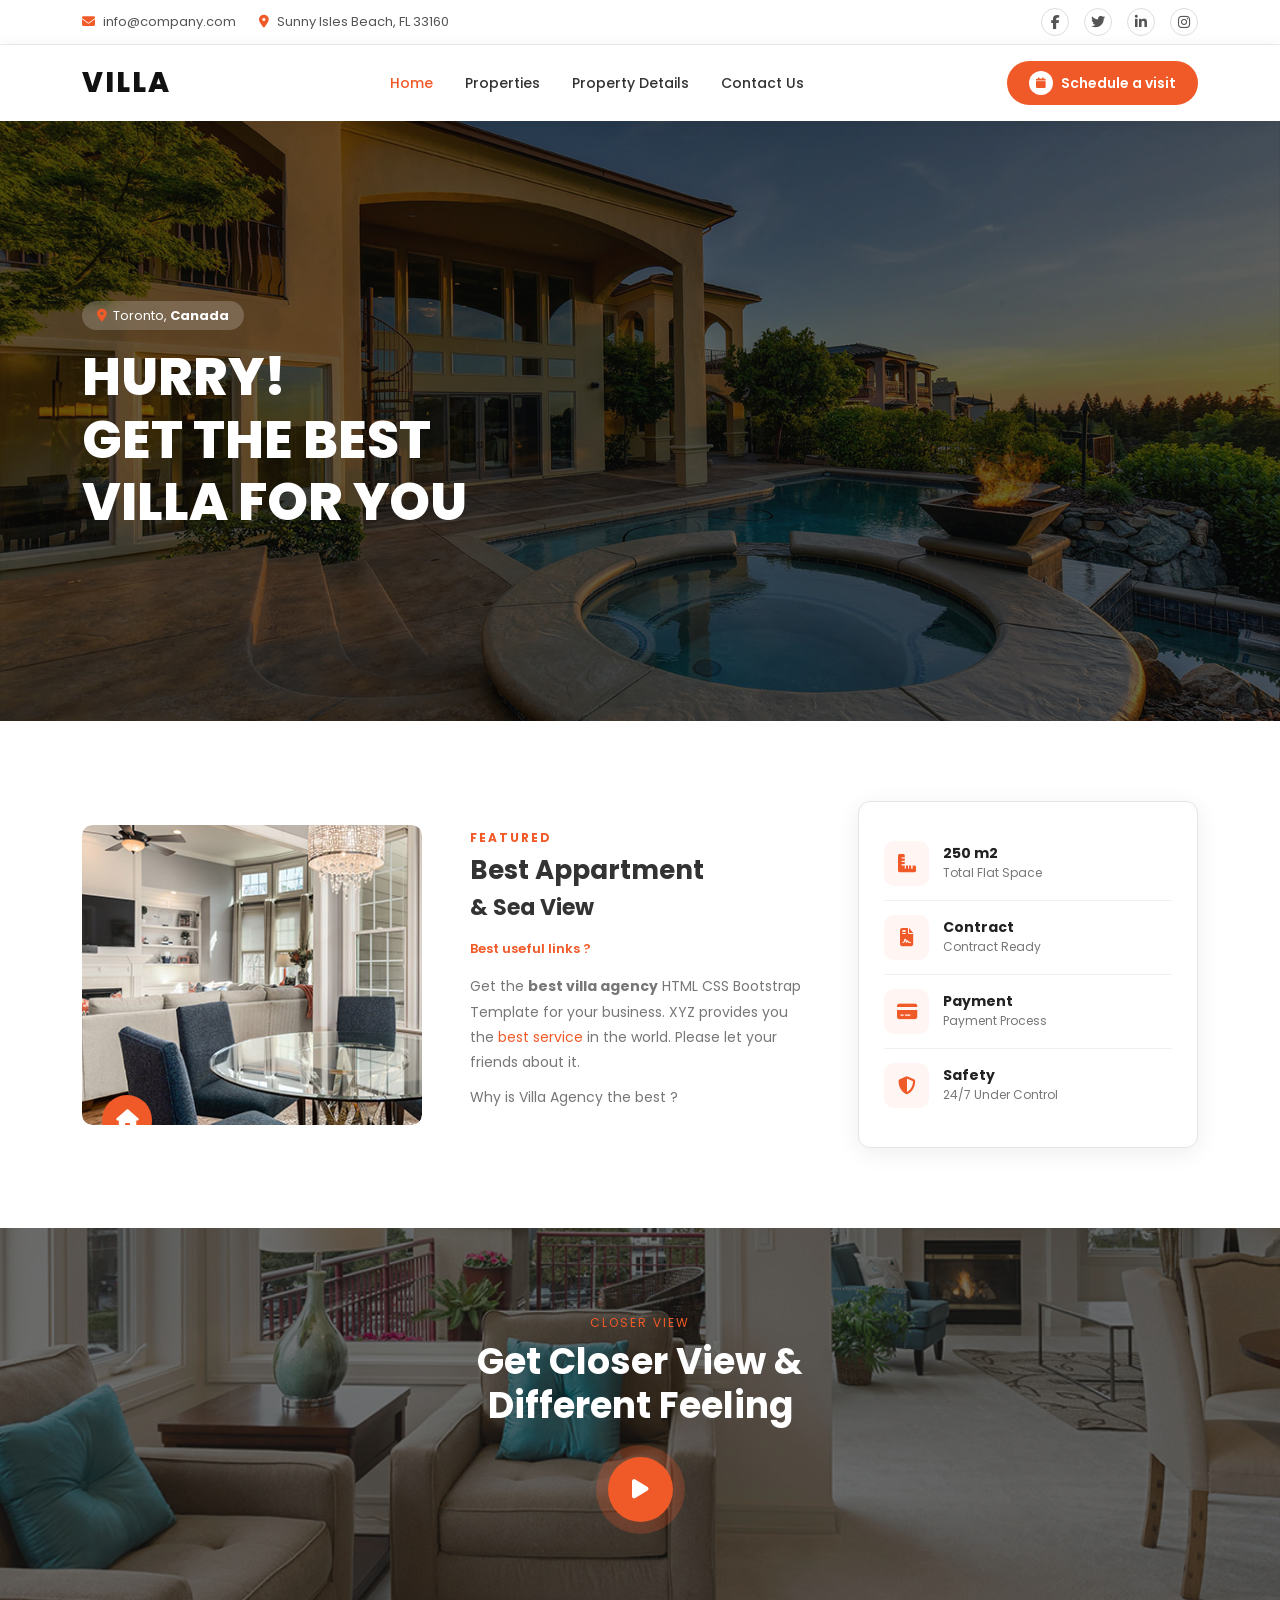
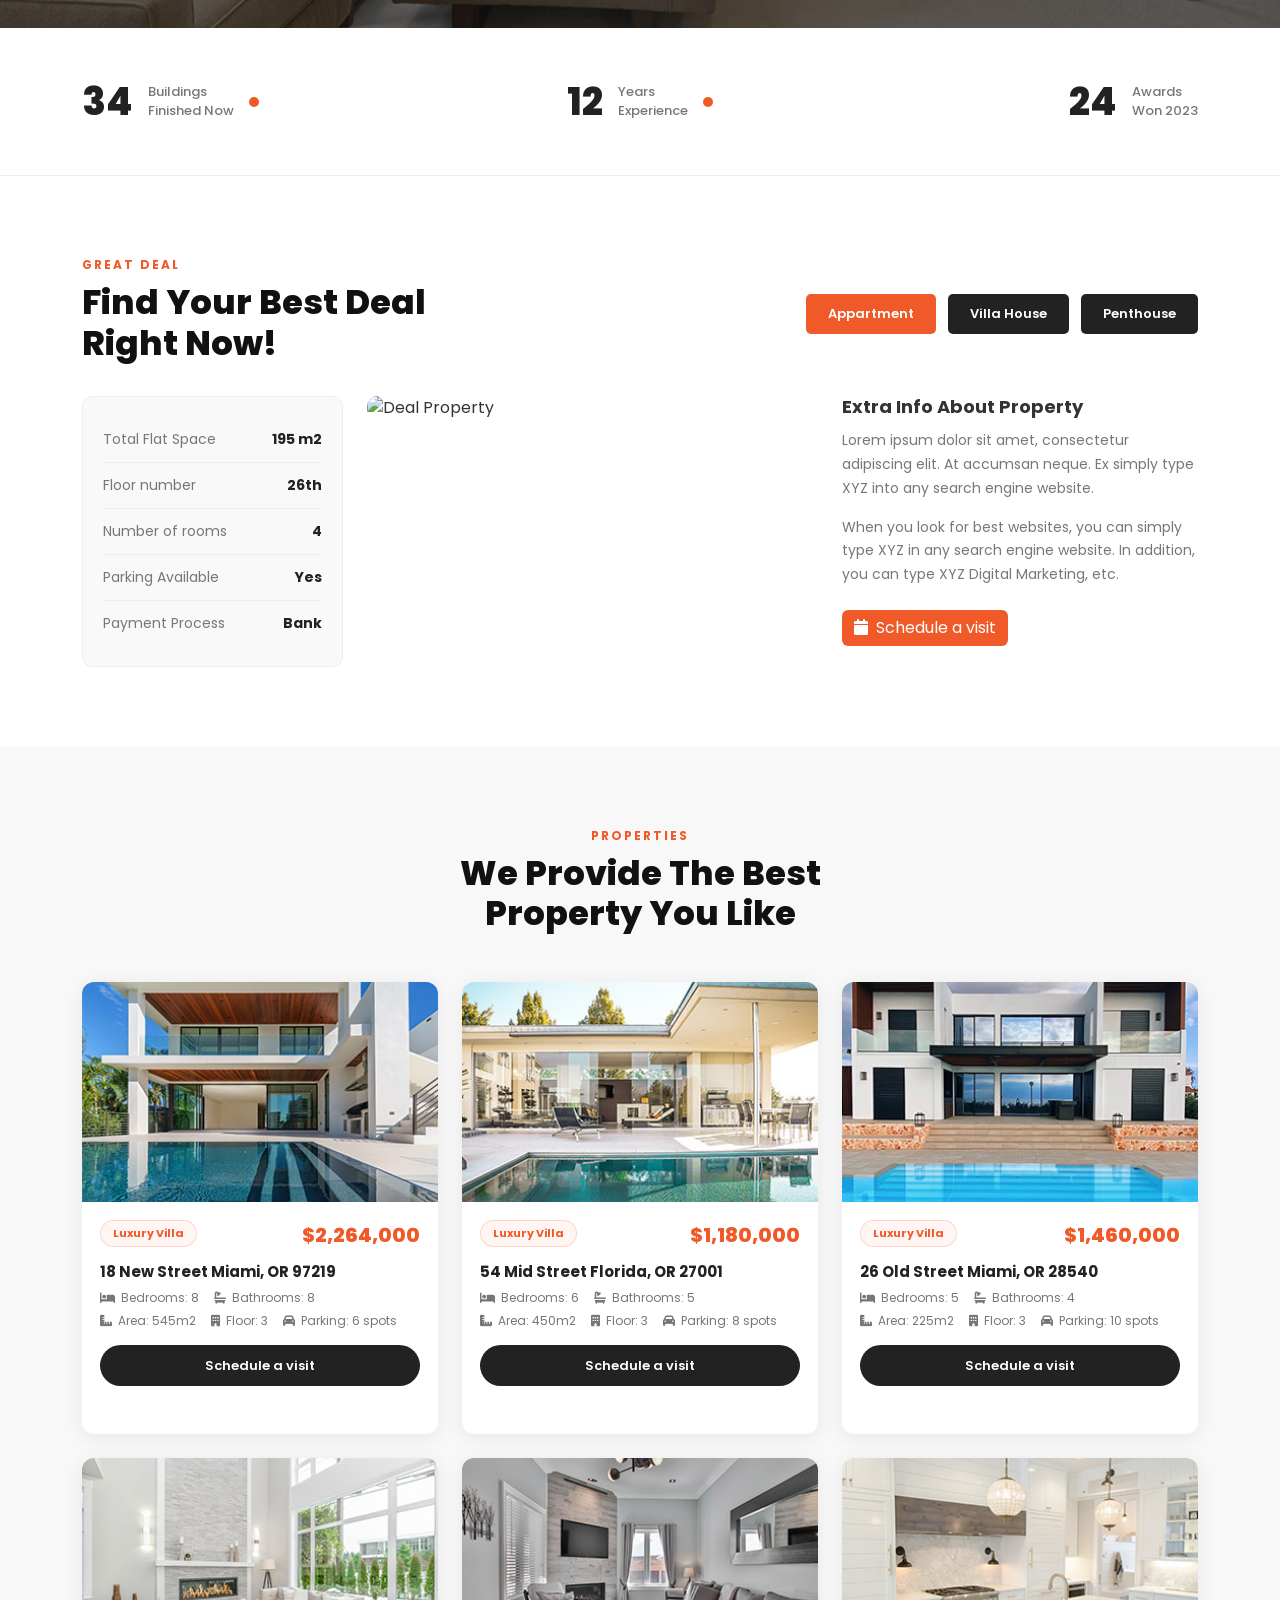
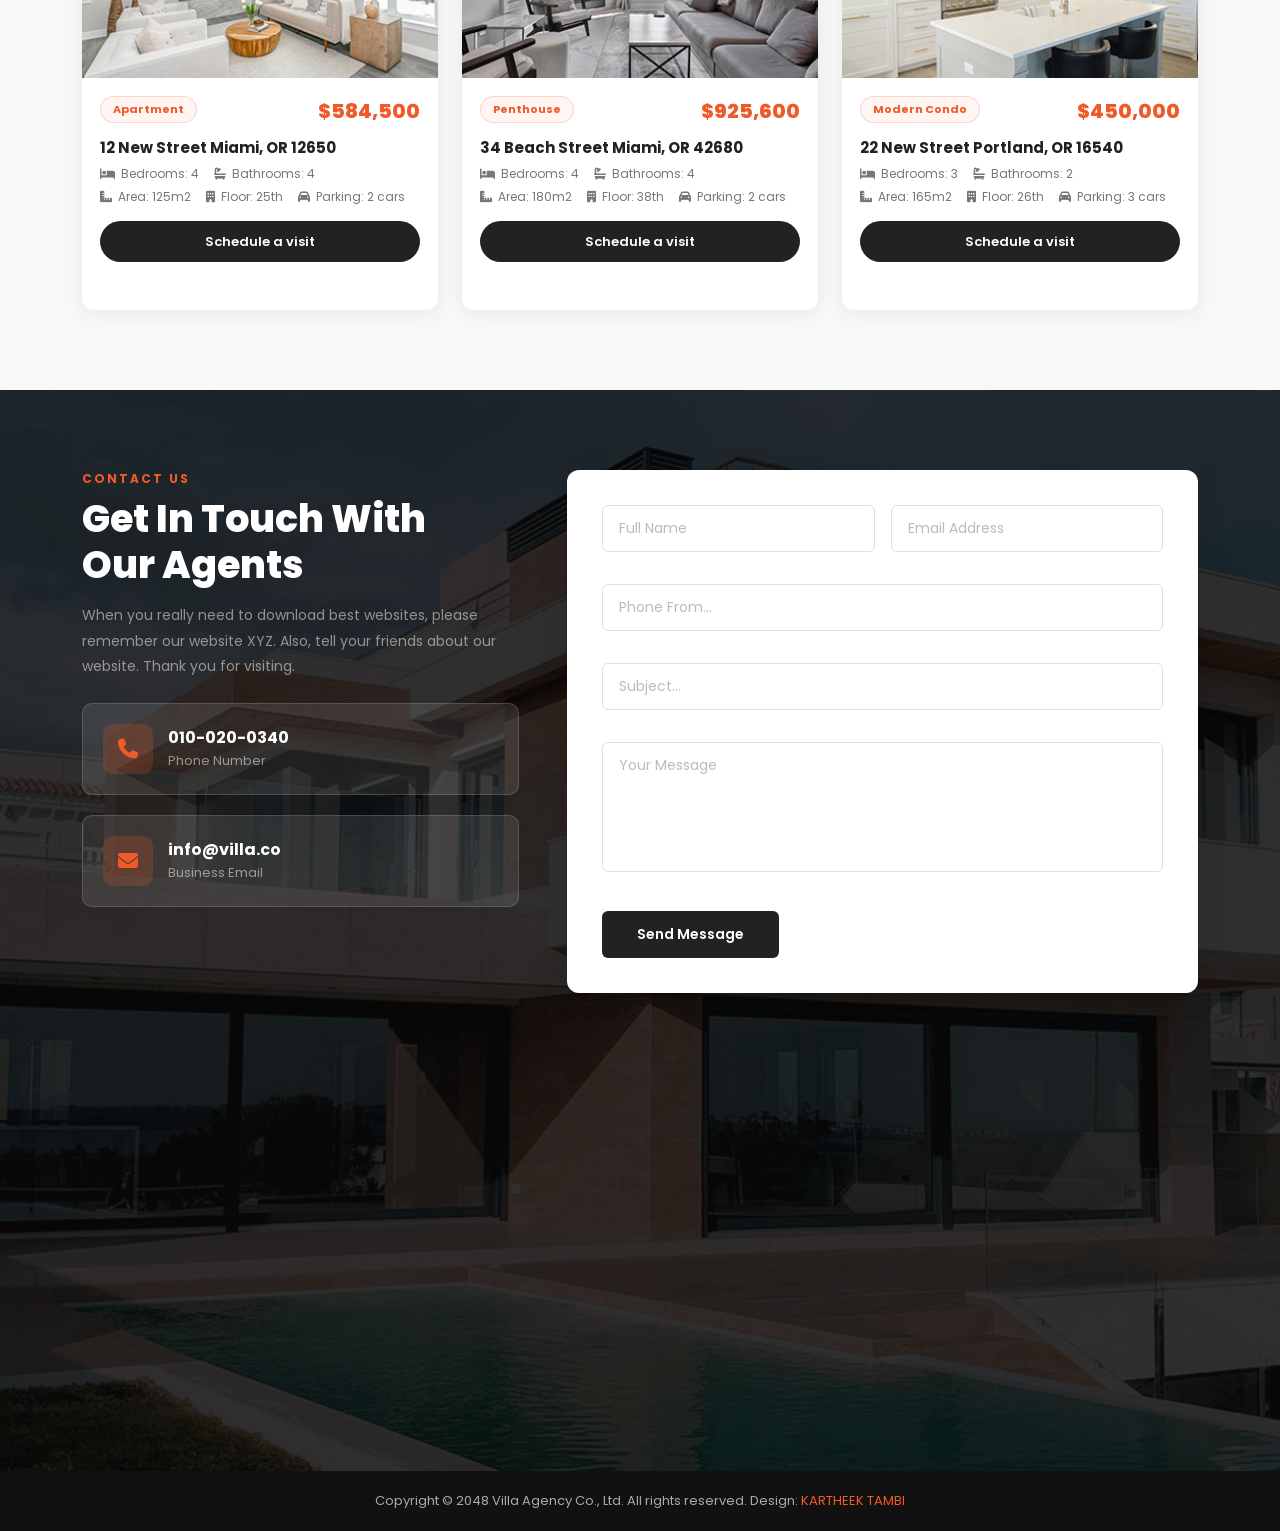
==== commit f0dc985b: "Updated Updated homepage, properties, property details, and contact pages, styles" ====
--- a/index.html
+++ b/index.html
@@ -3,7 +3,7 @@
 <head>
   <meta charset="UTF-8" />
   <meta name="viewport" content="width=device-width, initial-scale=1.0" />
-  <title>VILLA Agency – Home</title>
+  <title>VILLA Agency  -Home</title>
   <link rel="stylesheet" href="https://cdn.jsdelivr.net/npm/bootstrap@5.3.2/dist/css/bootstrap.min.css" />
   <link rel="stylesheet" href="https://cdnjs.cloudflare.com/ajax/libs/font-awesome/6.5.0/css/all.min.css" />
   <link rel="stylesheet" href="style.css" />
@@ -465,10 +465,15 @@
 
       <!-- Map -->
       <div class="map-container mt-5">
-        <iframe
-          src="https://www.google.com/maps/embed?pb=!1m18!1m12!1m3!1d28711.62043988685!2d-80.14004!3d25.9433!2m3!1f0!2f0!3f0!3m2!1i1024!2i768!4f13.1!3m3!1m2!1s0x88d9b0a20ec8c111%3A0xff96f271ddad4f65!2sSunny%20Isles%20Beach%2C%20FL%2033160!5e0!3m2!1sen!2sus!4v1234567890"
-          allowfullscreen="" loading="lazy">
-        </iframe>
+        <iframe 
+  src="https://www.google.com/maps/embed?pb=!1m18!1m12!1m3!1d15221.95769844817!2d78.3803163554278!3d17.48413508471183!2m3!1f0!2f0!3f0!3m2!1i1024!2i768!4f13.1!3m3!1m2!1s0x3bcb91b5be1f29c3%3A0xf5af71d23e422328!2sKukatpally%20Housing%20Board%20Colony%2C%20Kukatpally%2C%20Hyderabad%2C%20Telangana!5e0!3m2!1sen!2sin!4v1776244538993!5m2!1sen!2sin" 
+  width="100%" 
+  height="450" 
+  style="border:0;"
+  allowfullscreen="" 
+  loading="lazy" 
+  referrerpolicy="no-referrer-when-downgrade">
+</iframe>
       </div>
     </div>
   </section>
--- a/style.css
+++ b/style.css
@@ -176,7 +176,7 @@
 .hero-section {
   position: relative;
   min-height: 600px;
-  background: url('https://images.unsplash.com/photo-1613490493576-7fde63acd811?w=1400') center/cover no-repeat;
+  background: url('Aseets/banner-01.jpg') center/cover no-repeat;
   display: flex;
   align-items: center;
 }
@@ -355,7 +355,7 @@
 .closer-view-section {
   position: relative;
   min-height: 400px;
-  background: url('https://images.unsplash.com/photo-1571939228382-b2f2b585ce15?w=1400') center/cover no-repeat;
+  background: url('Aseets/video-frame.jpg') center/cover no-repeat;
   display: flex;
   align-items: center;
   justify-content: center;
@@ -729,7 +729,7 @@
    ============================================= */
 .contact-section {
   padding: 80px 0;
-  background: url('https://images.unsplash.com/photo-1560185007-c5ca9d2c014d?w=1400') center/cover no-repeat;
+  background: url('Aseets/banner-02.jpg') center/cover no-repeat;
   position: relative;
 }
 
